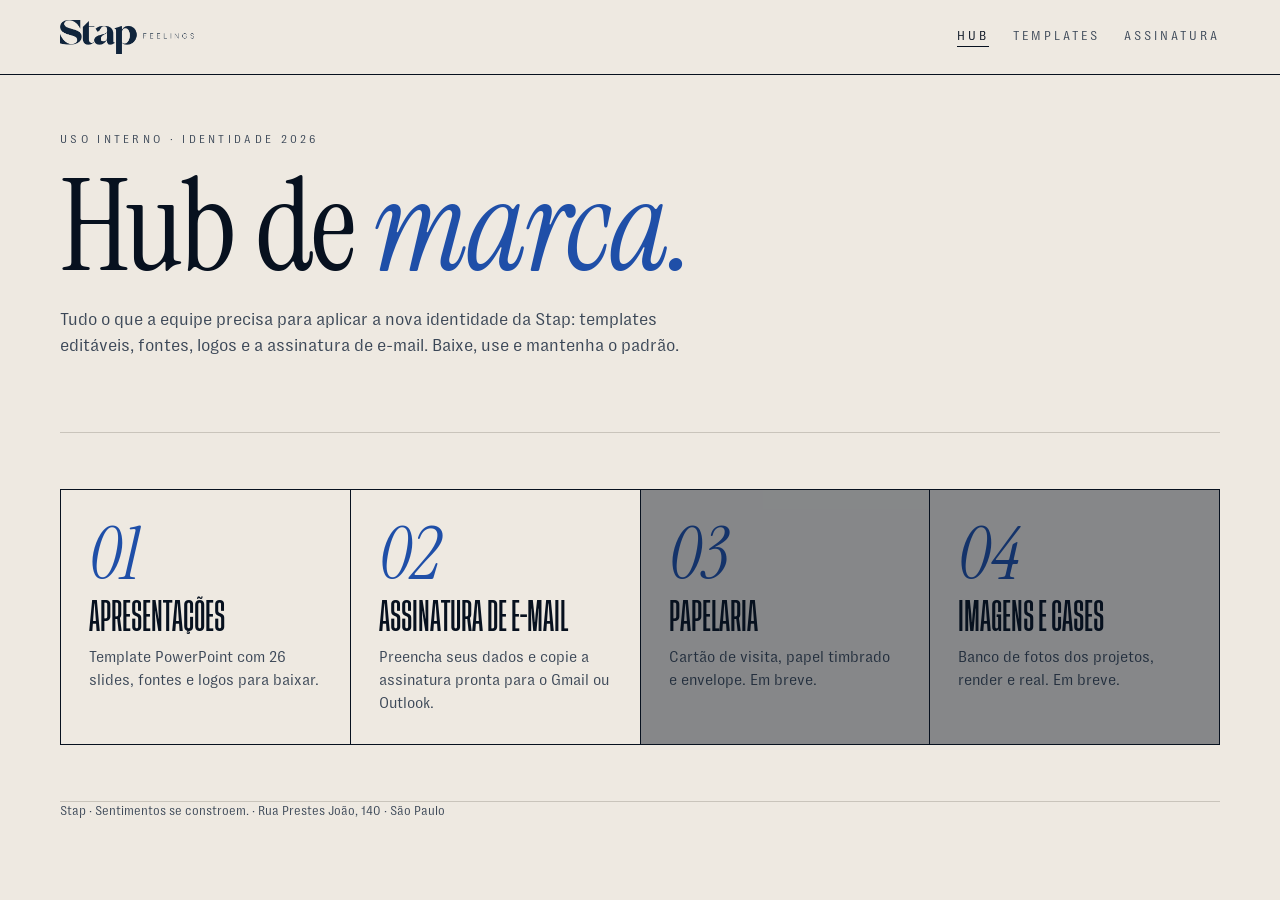
==== index.html @ 983d18a2 "Initial commit" ====
<!doctype html>
<html lang="pt-BR"><head><meta charset="utf-8"><meta name="viewport" content="width=device-width,initial-scale=1">
<title>Stap · Hub de marca</title><link rel="stylesheet" href="assets/css/hub.css"></head>
<body>
<header class="top"><div class="wrap">
  <a href="index.html"><img src="assets/logos/stap-feelings-horizontal-navy.png" alt="Stap Feelings"></a>
  <nav><a href="index.html" aria-current="page">Hub</a><a href="templates.html">Templates</a><a href="assinatura.html">Assinatura</a></nav>
</div></header>
<main class="wrap">
  <section>
    <div class="lbl">Uso interno · Identidade 2026</div>
    <h1>Hub de <em>marca.</em></h1>
    <p class="lead">Tudo o que a equipe precisa para aplicar a nova identidade da Stap: templates editáveis, fontes, logos e a assinatura de e-mail. Baixe, use e mantenha o padrão.</p>
  </section>
  <section>
    <div class="cards">
      <a class="card" href="templates.html"><span class="n">01</span><h3>Apresentações</h3><p>Template PowerPoint com 26 slides, fontes e logos para baixar.</p></a>
      <a class="card" href="assinatura.html"><span class="n">02</span><h3>Assinatura de e-mail</h3><p>Preencha seus dados e copie a assinatura pronta para o Gmail ou Outlook.</p></a>
      <div class="card soon"><span class="n">03</span><h3>Papelaria</h3><p>Cartão de visita, papel timbrado e envelope. Em breve.</p></div>
      <div class="card soon"><span class="n">04</span><h3>Imagens e cases</h3><p>Banco de fotos dos projetos, render e real. Em breve.</p></div>
    </div>
  </section>
</main>
<footer class="wrap">Stap · Sentimentos se constroem. · Rua Prestes João, 140 · São Paulo</footer>
</body></html>
---- assets/css/hub.css ----
@font-face{font-family:"Instrument Serif";src:url(../fonts/InstrumentSerif-Regular.ttf)}
@font-face{font-family:"Instrument Serif";font-style:italic;src:url(../fonts/InstrumentSerif-Italic.ttf)}
@font-face{font-family:Tusker;src:url(../fonts/Tusker_Grotesk_3500_Medium.ttf)}
@font-face{font-family:"PPR Text";src:url(../fonts/PPRightGroteskText-Regular.otf)}
:root{--bg:#EEE9E1;--tile:#FAF8F4;--ink:#07111F;--muted:#3A4656;--accent:#1F4FA8;--light:#9ED0F0;--rule:#C9C4BB;
--serif:"Instrument Serif",Georgia,serif;--sans:"PPR Text","Helvetica Neue",Arial,sans-serif;--impact:Tusker,"Arial Narrow",sans-serif}
*{box-sizing:border-box}
body{margin:0;background:var(--bg);color:var(--ink);font:15px/1.55 var(--sans)}
a{color:inherit}
.wrap{max-width:1200px;margin:0 auto;padding:0 max(20px,env(safe-area-inset-left))}
header.top{border-bottom:1px solid var(--ink)}
header.top .wrap{display:flex;align-items:center;justify-content:space-between;gap:24px;padding-block:20px;flex-wrap:wrap}
header.top img{height:34px;display:block}
nav{display:flex;gap:24px;flex-wrap:wrap}
nav a{text-decoration:none;font-size:12px;letter-spacing:.25em;text-transform:uppercase;color:var(--muted)}
nav a[aria-current]{color:var(--ink);border-bottom:1px solid var(--ink)}
.lbl{font-size:11px;letter-spacing:.3em;text-transform:uppercase;color:var(--muted)}
h1{font:400 clamp(56px,10vw,140px)/.86 var(--serif);margin:24px 0 24px;letter-spacing:-.02em}
h1 em{color:var(--accent)}
h2{font:400 clamp(40px,6vw,64px)/.9 var(--impact);text-transform:uppercase;margin:8px 0 24px}
.lead{max-width:58ch;color:var(--muted);font-size:17px}
section{padding-block:56px;border-bottom:1px solid var(--rule)}
.btn{display:inline-flex;align-items:center;gap:10px;font:500 14px var(--sans);background:var(--ink);color:var(--bg);border:0;border-radius:999px;padding:13px 24px;text-decoration:none;cursor:pointer}
.btn.ghost{background:transparent;color:var(--ink);border:1px solid var(--ink)}
.btn:focus-visible{outline:2px solid var(--accent);outline-offset:3px}
.row{display:flex;flex-wrap:wrap;gap:12px;align-items:center}
.grid{display:grid;grid-template-columns:repeat(auto-fill,minmax(270px,1fr));gap:24px}
figure{margin:0;display:flex;flex-direction:column;gap:8px}
figure img{width:100%;aspect-ratio:16/9;object-fit:cover;display:block;background:var(--tile)}
figcaption{font-size:13px;color:var(--muted)}
.cards{display:grid;grid-template-columns:repeat(auto-fit,minmax(260px,1fr));gap:1px;background:var(--ink);border:1px solid var(--ink)}
.card{background:var(--bg);padding:28px;display:flex;flex-direction:column;gap:12px;min-height:240px;text-decoration:none}
.card:hover{background:var(--tile)}
.card .n{font:400 72px/1 var(--serif);font-style:italic;color:var(--accent)}
.card h3{font:400 32px/1 var(--impact);text-transform:uppercase;margin:0}
.card p{margin:0;color:var(--muted)}
.card.soon{opacity:.55}
.logos{display:grid;grid-template-columns:repeat(auto-fit,minmax(240px,1fr));gap:16px}
.logo{padding:36px;display:flex;flex-direction:column;gap:20px;align-items:flex-start}
.logo img{height:64px}
.logo.dark{background:var(--ink);color:var(--bg)}.logo.light{background:var(--tile)}
.logo .btn{font-size:12px;padding:9px 16px}
.logo.dark .btn{background:var(--bg);color:var(--ink)}
.note{font-size:13px;color:var(--muted);max-width:70ch}
footer{padding-block:40px;font-size:12px;color:var(--muted)}
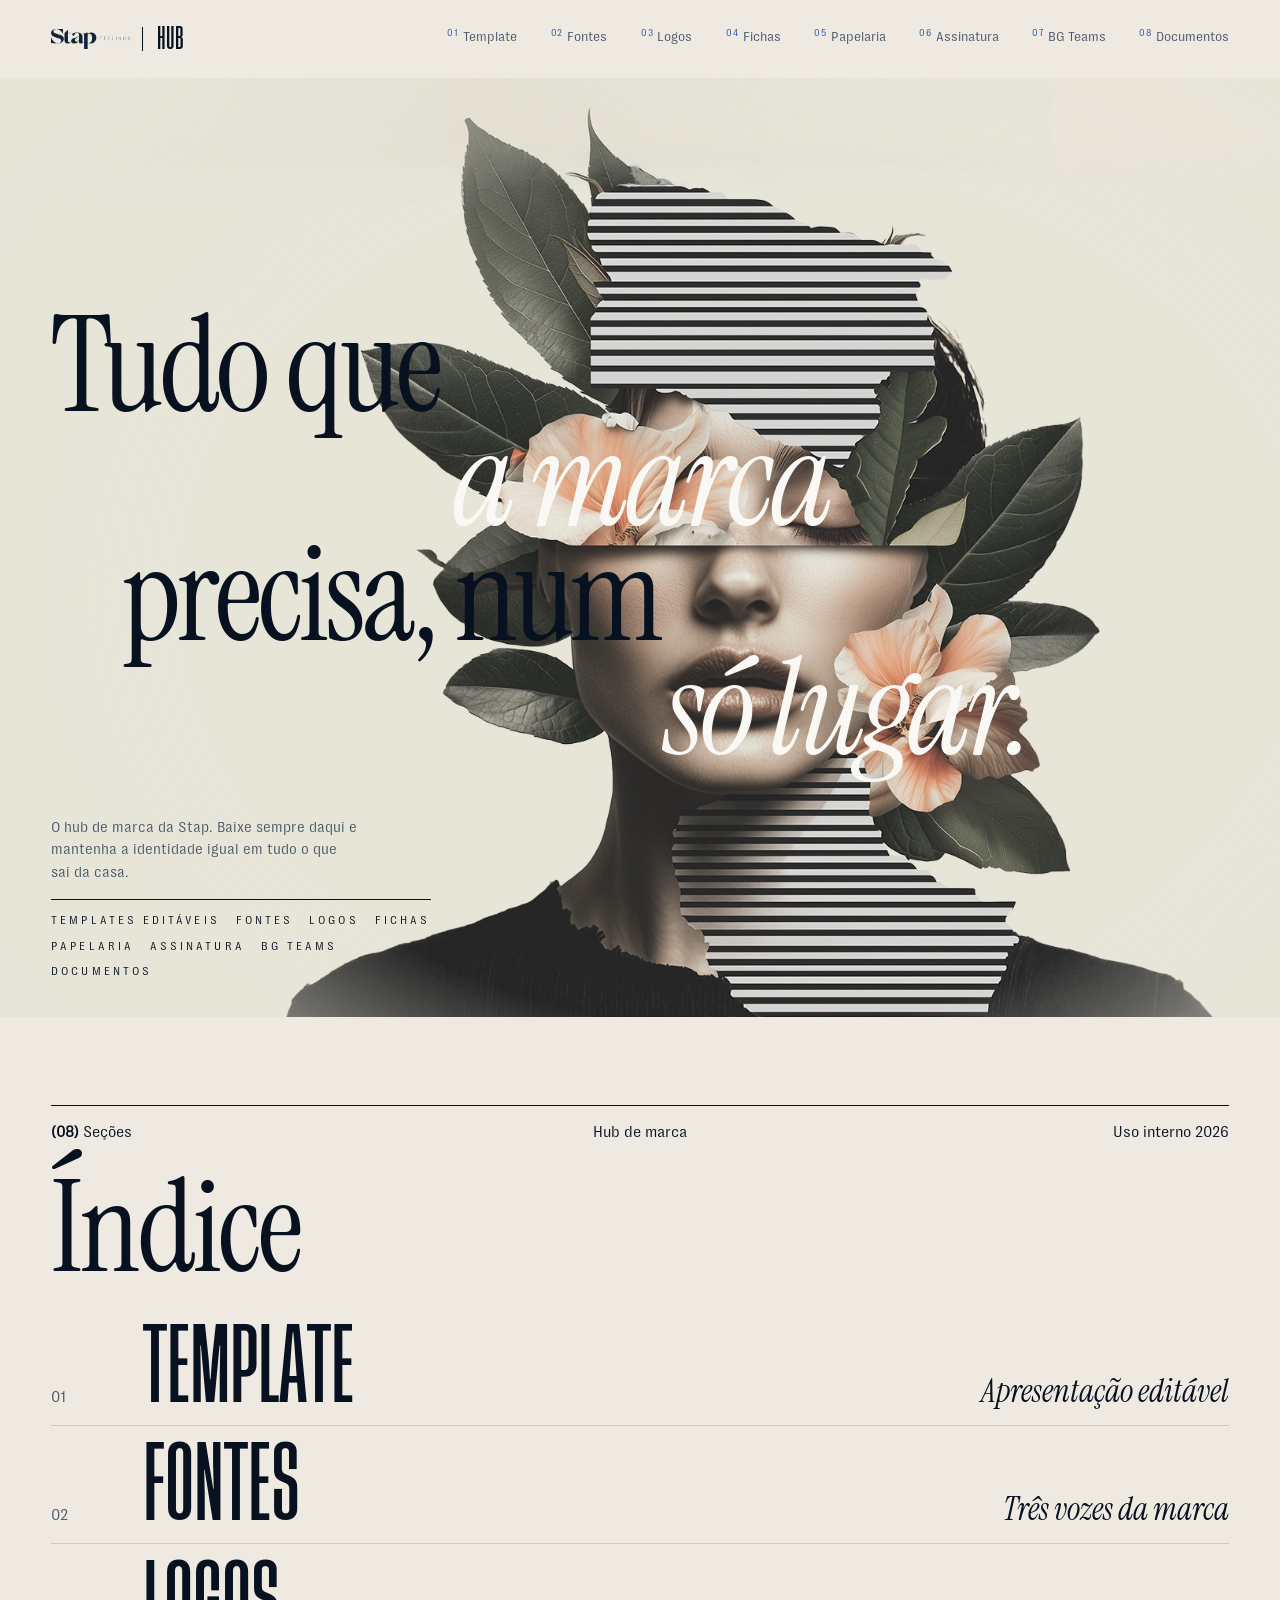
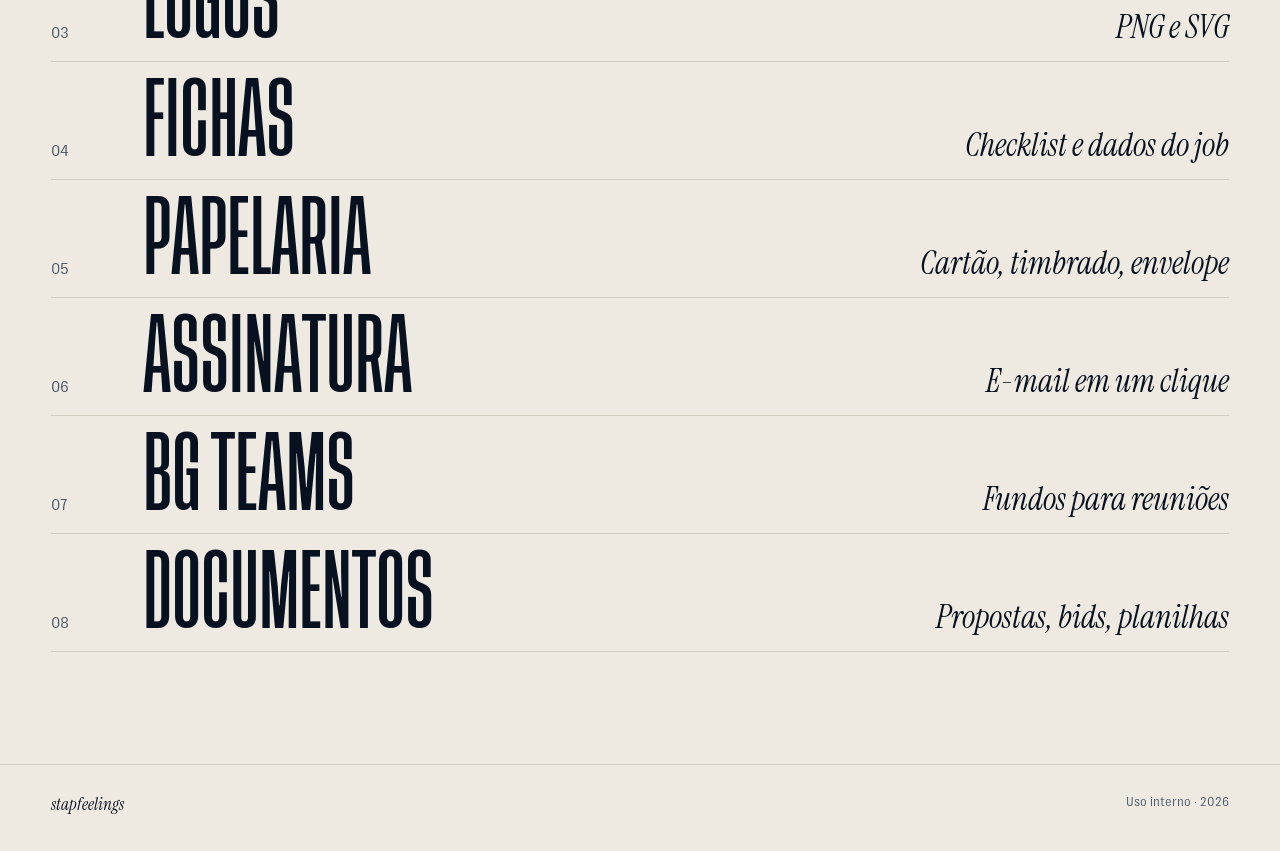
==== commit f140d4f9: "Hub redesenhado: hero, índice, fontes, logos, fichas, papelaria, assinatura, BG Teams e documentos C" ====
--- a/index.html
+++ b/index.html
@@ -1,25 +1,23 @@
 <!doctype html>
-<html lang="pt-BR"><head><meta charset="utf-8"><meta name="viewport" content="width=device-width,initial-scale=1">
+<html lang="pt-BR"><head><meta charset="utf-8"><meta name="viewport" content="width=device-width,initial-scale=1,viewport-fit=cover">
 <title>Stap · Hub de marca</title><link rel="stylesheet" href="assets/css/hub.css"></head>
 <body>
-<header class="top"><div class="wrap">
-  <a href="index.html"><img src="assets/logos/stap-feelings-horizontal-navy.png" alt="Stap Feelings"></a>
-  <nav><a href="index.html" aria-current="page">Hub</a><a href="templates.html">Templates</a><a href="assinatura.html">Assinatura</a></nav>
+<header class="bar"><div class="in wrap">
+  <a class="brand" href="index.html"><img src="assets/logos/stap-feelings-horizontal-navy.png" alt="Stap Feelings"><span>Hub</span></a>
+  <nav><a href="templates.html"><sup>01</sup>Template</a><a href="fontes.html"><sup>02</sup>Fontes</a><a href="logos.html"><sup>03</sup>Logos</a><a href="fichas.html"><sup>04</sup>Fichas</a><a href="papelaria.html"><sup>05</sup>Papelaria</a><a href="assinatura.html"><sup>06</sup>Assinatura</a><a href="teams.html"><sup>07</sup>BG Teams</a><a href="documentos.html"><sup>08</sup>Documentos</a></nav>
 </div></header>
-<main class="wrap">
-  <section>
-    <div class="lbl">Uso interno · Identidade 2026</div>
-    <h1>Hub de <em>marca.</em></h1>
-    <p class="lead">Tudo o que a equipe precisa para aplicar a nova identidade da Stap: templates editáveis, fontes, logos e a assinatura de e-mail. Baixe, use e mantenha o padrão.</p>
-  </section>
-  <section>
-    <div class="cards">
-      <a class="card" href="templates.html"><span class="n">01</span><h3>Apresentações</h3><p>Template PowerPoint com 26 slides, fontes e logos para baixar.</p></a>
-      <a class="card" href="assinatura.html"><span class="n">02</span><h3>Assinatura de e-mail</h3><p>Preencha seus dados e copie a assinatura pronta para o Gmail ou Outlook.</p></a>
-      <div class="card soon"><span class="n">03</span><h3>Papelaria</h3><p>Cartão de visita, papel timbrado e envelope. Em breve.</p></div>
-      <div class="card soon"><span class="n">04</span><h3>Imagens e cases</h3><p>Banco de fotos dos projetos, render e real. Em breve.</p></div>
-    </div>
-  </section>
-</main>
-<footer class="wrap">Stap · Sentimentos se constroem. · Rua Prestes João, 140 · São Paulo</footer>
+<section class="hero">
+  <div class="art"><img src="assets/img/hero.jpg" alt=""></div>
+  <h1 class="type wrap"><span class="l1">Tudo que</span><span class="l2">a marca</span><span class="l3">precisa, num</span><span class="l4">só lugar.</span></h1>
+  <div class="cap"><p>O hub de marca da Stap. Baixe sempre daqui e mantenha a identidade igual em tudo o que sai da casa.</p>
+  <ul><li>Templates editáveis</li><li>Fontes</li><li>Logos</li><li>Fichas</li><li>Papelaria</li><li>Assinatura</li><li>BG Teams</li><li>Documentos</li></ul></div>
+</section>
+<section class="index wrap">
+  <div class="ihead"><span><b>(08)</b> Seções</span><span>Hub de marca</span><span>Uso interno 2026</span></div>
+  <h2>Índice</h2>
+  <ul class="rows"><li><a href="templates.html"><span class="n">01</span><span class="t">Template</span><span class="d">Apresentação editável</span></a></li><li><a href="fontes.html"><span class="n">02</span><span class="t">Fontes</span><span class="d">Três vozes da marca</span></a></li><li><a href="logos.html"><span class="n">03</span><span class="t">Logos</span><span class="d">PNG e SVG</span></a></li><li><a href="fichas.html"><span class="n">04</span><span class="t">Fichas</span><span class="d">Checklist e dados do job</span></a></li><li><a href="papelaria.html"><span class="n">05</span><span class="t">Papelaria</span><span class="d">Cartão, timbrado, envelope</span></a></li><li><a href="assinatura.html"><span class="n">06</span><span class="t">Assinatura</span><span class="d">E-mail em um clique</span></a></li><li><a href="teams.html"><span class="n">07</span><span class="t">BG Teams</span><span class="d">Fundos para reuniões</span></a></li><li><a href="documentos.html"><span class="n">08</span><span class="t">Documentos</span><span class="d">Propostas, bids, planilhas</span></a></li></ul>
+  
+</section>
+<footer class="foot wrap"><b>stapfeelings</b><span>Uso interno · 2026</span></footer>
+
 </body></html>
--- a/assets/css/hub.css
+++ b/assets/css/hub.css
@@ -1,45 +1,148 @@
-@font-face{font-family:"Instrument Serif";src:url(../fonts/InstrumentSerif-Regular.ttf)}
-@font-face{font-family:"Instrument Serif";font-style:italic;src:url(../fonts/InstrumentSerif-Italic.ttf)}
-@font-face{font-family:Tusker;src:url(../fonts/Tusker_Grotesk_3500_Medium.ttf)}
-@font-face{font-family:"PPR Text";src:url(../fonts/PPRightGroteskText-Regular.otf)}
-:root{--bg:#EEE9E1;--tile:#FAF8F4;--ink:#07111F;--muted:#3A4656;--accent:#1F4FA8;--light:#9ED0F0;--rule:#C9C4BB;
---serif:"Instrument Serif",Georgia,serif;--sans:"PPR Text","Helvetica Neue",Arial,sans-serif;--impact:Tusker,"Arial Narrow",sans-serif}
+/* Stap Hub · grid de 12 colunas, respiro, tipografia editorial */
+@font-face{font-family:"Instrument Serif";src:url(../fonts/InstrumentSerif-Regular.ttf);font-display:swap}
+@font-face{font-family:"Instrument Serif";font-style:italic;src:url(../fonts/InstrumentSerif-Italic.ttf);font-display:swap}
+@font-face{font-family:Tusker;src:url(../fonts/Tusker_Grotesk_3500_Medium.ttf);font-display:swap}
+@font-face{font-family:"PPR Text";src:url(../fonts/PPRightGroteskText-Regular.otf);font-display:swap}
+@font-face{font-family:"PPR Text";font-style:italic;src:url(../fonts/PPRightGroteskText-RegularItalic.otf);font-display:swap}
+
+:root{
+  --bg:#EEE9E1;--hero:#E7E5D8;--paper:#FAF8F4;--navy:#07111F;--blue:#1F4FA8;--light:#9ED0F0;
+  --muted:#4A5868;--hair:#D3CCC0;
+  --serif:"Instrument Serif",Georgia,serif;--impact:Tusker,"Arial Narrow",sans-serif;--sans:"PPR Text","Helvetica Neue",Arial,sans-serif;
+  --g-profundo:linear-gradient(165deg,#07111F 0%,#13306A 45%,#1F4FA8 70%,#9ED0F0 100%);
+  --g-areia:linear-gradient(165deg,#EEE9E1 0%,#D9C9AF 45%,#8CBBE8 100%);
+  --g-luz:radial-gradient(circle at 30% 30%,#EEE9E1 0%,#D3E2F2 45%,#8CBBE8 100%);
+  --side:clamp(20px,4vw,64px);
+}
 *{box-sizing:border-box}
-body{margin:0;background:var(--bg);color:var(--ink);font:15px/1.55 var(--sans)}
+html{scroll-behavior:smooth}
+body{margin:0;background:var(--bg);color:var(--navy);font:15px/1.6 var(--sans);-webkit-font-smoothing:antialiased}
 a{color:inherit}
-.wrap{max-width:1200px;margin:0 auto;padding:0 max(20px,env(safe-area-inset-left))}
-header.top{border-bottom:1px solid var(--ink)}
-header.top .wrap{display:flex;align-items:center;justify-content:space-between;gap:24px;padding-block:20px;flex-wrap:wrap}
-header.top img{height:34px;display:block}
-nav{display:flex;gap:24px;flex-wrap:wrap}
-nav a{text-decoration:none;font-size:12px;letter-spacing:.25em;text-transform:uppercase;color:var(--muted)}
-nav a[aria-current]{color:var(--ink);border-bottom:1px solid var(--ink)}
-.lbl{font-size:11px;letter-spacing:.3em;text-transform:uppercase;color:var(--muted)}
-h1{font:400 clamp(56px,10vw,140px)/.86 var(--serif);margin:24px 0 24px;letter-spacing:-.02em}
-h1 em{color:var(--accent)}
-h2{font:400 clamp(40px,6vw,64px)/.9 var(--impact);text-transform:uppercase;margin:8px 0 24px}
-.lead{max-width:58ch;color:var(--muted);font-size:17px}
-section{padding-block:56px;border-bottom:1px solid var(--rule)}
-.btn{display:inline-flex;align-items:center;gap:10px;font:500 14px var(--sans);background:var(--ink);color:var(--bg);border:0;border-radius:999px;padding:13px 24px;text-decoration:none;cursor:pointer}
-.btn.ghost{background:transparent;color:var(--ink);border:1px solid var(--ink)}
-.btn:focus-visible{outline:2px solid var(--accent);outline-offset:3px}
-.row{display:flex;flex-wrap:wrap;gap:12px;align-items:center}
-.grid{display:grid;grid-template-columns:repeat(auto-fill,minmax(270px,1fr));gap:24px}
-figure{margin:0;display:flex;flex-direction:column;gap:8px}
-figure img{width:100%;aspect-ratio:16/9;object-fit:cover;display:block;background:var(--tile)}
-figcaption{font-size:13px;color:var(--muted)}
-.cards{display:grid;grid-template-columns:repeat(auto-fit,minmax(260px,1fr));gap:1px;background:var(--ink);border:1px solid var(--ink)}
-.card{background:var(--bg);padding:28px;display:flex;flex-direction:column;gap:12px;min-height:240px;text-decoration:none}
-.card:hover{background:var(--tile)}
-.card .n{font:400 72px/1 var(--serif);font-style:italic;color:var(--accent)}
-.card h3{font:400 32px/1 var(--impact);text-transform:uppercase;margin:0}
-.card p{margin:0;color:var(--muted)}
-.card.soon{opacity:.55}
-.logos{display:grid;grid-template-columns:repeat(auto-fit,minmax(240px,1fr));gap:16px}
-.logo{padding:36px;display:flex;flex-direction:column;gap:20px;align-items:flex-start}
-.logo img{height:64px}
-.logo.dark{background:var(--ink);color:var(--bg)}.logo.light{background:var(--tile)}
-.logo .btn{font-size:12px;padding:9px 16px}
-.logo.dark .btn{background:var(--bg);color:var(--ink)}
-.note{font-size:13px;color:var(--muted);max-width:70ch}
-footer{padding-block:40px;font-size:12px;color:var(--muted)}
+img{max-width:100%;display:block}
+::selection{background:var(--blue);color:var(--bg)}
+:focus-visible{outline:2px solid var(--blue);outline-offset:3px}
+.lbl{font-size:11px;letter-spacing:.28em;text-transform:uppercase}
+.wrap{padding-left:max(var(--side),env(safe-area-inset-left,0px));padding-right:max(var(--side),env(safe-area-inset-right,0px))}
+
+/* menu */
+.bar{position:sticky;top:0;z-index:20;background:rgba(238,233,225,.92);backdrop-filter:blur(10px);-webkit-backdrop-filter:blur(10px)}
+.bar .in{display:flex;align-items:center;justify-content:space-between;gap:32px;padding-block:26px}
+.bar .brand{display:flex;align-items:baseline;gap:12px;text-decoration:none}
+.bar .brand img{height:20px;width:auto;align-self:center}
+.bar .brand span{font:400 24px/1 var(--impact);text-transform:uppercase;letter-spacing:.02em;padding-left:14px;border-left:1px solid var(--navy)}
+.bar nav{display:flex;gap:clamp(18px,2.6vw,40px);flex-wrap:wrap}
+.bar nav a{text-decoration:none;font-size:13px;color:var(--muted);transition:color .2s;position:relative;padding-bottom:4px}
+.bar nav a sup{font-size:9px;margin-right:4px;letter-spacing:.1em;color:var(--blue)}
+.bar nav a:hover,.bar nav a[aria-current]{color:var(--navy)}
+.bar nav a[aria-current]::after{content:"";position:absolute;left:0;right:0;bottom:0;height:1px;background:var(--navy)}
+.bar .home .bar{background:transparent}
+@media(max-width:860px){.bar .in{flex-wrap:wrap;padding-block:18px}.bar nav{order:3;width:100%;gap:16px}}
+
+/* hero */
+.hero{position:relative;background:var(--hero);overflow:hidden;min-height:min(92vh,900px);display:grid;align-items:center}
+.hero .art{position:absolute;inset:0;display:flex;justify-content:center;align-items:flex-end;padding-left:16%}
+.hero .art img{height:100%;width:auto;max-width:none;object-fit:cover;-webkit-mask-image:radial-gradient(ellipse 60% 75% at 50% 55%,#000 62%,transparent 100%);mask-image:radial-gradient(ellipse 60% 75% at 50% 55%,#000 62%,transparent 100%)}
+.hero .type{position:relative;z-index:2;padding-block:120px 140px;font:400 clamp(64px,10.4vw,176px)/.86 var(--serif);letter-spacing:-.03em;pointer-events:none}
+.hero .type span{display:block}
+.hero .l1{margin-left:0}
+.hero .l2{margin-left:34%;font-style:italic;color:var(--paper)}
+.hero .l3{margin-left:6%;mix-blend-mode:multiply}
+.hero .l4{margin-left:52%;font-style:italic;color:var(--paper);mix-blend-mode:difference}
+.hero .cap{position:absolute;z-index:3;left:max(var(--side),env(safe-area-inset-left,0px));bottom:36px;width:min(30%,380px);display:flex;flex-direction:column;gap:16px}
+.hero .cap p{margin:0;max-width:34ch;font-size:14px;color:var(--muted)}
+.hero .cap ul{list-style:none;margin:0;padding:12px 0 0;border-top:1px solid var(--navy);display:flex;gap:8px 16px;flex-wrap:wrap}
+.hero .cap li{font-size:11px;letter-spacing:.28em;text-transform:uppercase}
+@media(max-width:760px){.hero .l2,.hero .l4{margin-left:18%}.hero .art{padding-left:0;opacity:.85}.hero .cap{width:auto;right:var(--side)}}
+
+/* índice — lista de cases do deck */
+.index{padding-block:88px 112px}
+.ihead{display:grid;grid-template-columns:1fr 1fr 1fr;border-top:1px solid var(--navy);padding-top:14px;font-size:15px}
+.ihead span:nth-child(2){text-align:center}.ihead span:nth-child(3){text-align:right}
+.index h2{font:400 clamp(80px,10vw,168px)/1 var(--serif);letter-spacing:-.025em;margin:20px 0 16px}
+.rows{list-style:none;margin:0;padding:0}
+.rows li{border-bottom:1px solid var(--hair)}
+.rows a{display:grid;grid-template-columns:72px minmax(0,1fr) auto;align-items:baseline;gap:20px;padding:22px 0 16px;text-decoration:none}
+.rows .n{font-size:15px;color:var(--muted)}
+.rows .t{font:400 clamp(52px,6.4vw,104px)/.92 var(--impact);text-transform:uppercase;transform-origin:left bottom;transition:color .25s,transform .35s cubic-bezier(.2,.7,.2,1)}
+.rows .d{transition:color .25s}
+.rows .d{font:400 italic clamp(22px,2.5vw,40px)/1 var(--serif);text-align:right}
+.rows a:hover .t{color:var(--blue);transform:scale(1.045)}
+.rows a:hover .d{color:var(--blue)}
+.peek{position:fixed;left:0;top:0;width:min(26vw,340px);aspect-ratio:4/3;object-fit:cover;pointer-events:none;opacity:0;transform:translate(-50%,-50%) scale(.94);transition:opacity .25s,transform .3s;z-index:30}
+.peek.on{opacity:1;transform:translate(-50%,-50%) scale(1)}
+@media(hover:none){.peek{display:none}}
+@media(max-width:700px){.ihead{grid-template-columns:1fr 1fr}.ihead span:nth-child(2){display:none}.rows a{grid-template-columns:36px minmax(0,1fr)}.rows .d{grid-column:2;text-align:left}}
+
+/* rodapé */
+.foot{padding-block:28px 36px;border-top:1px solid var(--hair);display:flex;justify-content:space-between;gap:16px;font-size:12px;color:var(--muted)}
+.foot b{font:italic 17px var(--serif);color:var(--navy)}
+
+/* páginas internas */
+.phead{padding-block:72px 64px}
+.phead .k{display:flex;gap:16px;align-items:baseline;margin-bottom:28px;color:var(--muted)}
+.phead .k i{font:italic 22px var(--serif);color:var(--blue)}
+.phead h1{font:400 clamp(56px,8.4vw,132px)/.9 var(--serif);letter-spacing:-.03em;margin:0 0 32px;max-width:14ch}
+.phead h1 em{color:var(--blue)}
+.phead .lead{max-width:52ch;color:var(--muted);font-size:17px;margin:0}
+.section{padding-block:56px 80px;border-top:1px solid var(--hair)}
+.shead{display:flex;justify-content:space-between;align-items:baseline;gap:24px;margin-bottom:32px}
+.shead h2{font:400 clamp(32px,3.4vw,48px)/1 var(--serif);margin:0}
+.shead p{margin:0;color:var(--muted);font-size:14px;max-width:44ch}
+
+.btn{display:inline-flex;align-items:center;gap:14px;font:400 13px var(--sans);background:var(--navy);color:var(--bg);border:0;border-radius:999px;padding:16px 28px;text-decoration:none;cursor:pointer;transition:background .2s}
+.btn:hover{background:var(--blue)}
+.btn.ghost{background:transparent;color:var(--navy);border:1px solid var(--navy)}
+.btn.ghost:hover{background:var(--navy);color:var(--bg)}
+.acts{display:flex;gap:12px;flex-wrap:wrap;margin-top:36px}
+
+.slides{display:grid;grid-template-columns:repeat(3,minmax(0,1fr));gap:40px 24px}
+.slides figure{margin:0;cursor:zoom-in}
+.slides img{width:100%;aspect-ratio:16/9;object-fit:cover;box-shadow:0 1px 0 var(--hair);transition:transform .4s cubic-bezier(.2,.7,.2,1)}
+.slides figure:hover img{transform:translateY(-4px)}
+.slides figcaption{display:flex;gap:12px;font-size:13px;color:var(--muted);padding-top:12px}
+.slides figcaption b{font:italic 15px var(--serif);color:var(--blue);font-weight:400}
+.group+.group{margin-top:64px}
+.group h3{font:400 italic 28px var(--serif);margin:0 0 20px}
+@media(max-width:900px){.slides{grid-template-columns:1fr 1fr}}
+@media(max-width:520px){.slides{grid-template-columns:1fr}}
+
+.box{position:fixed;inset:0;background:rgba(7,17,31,.95);display:grid;place-items:center;z-index:50;padding:56px var(--side)}
+.box[hidden]{display:none}
+.box img{max-height:80vh;width:auto;max-width:100%;margin:0 auto}
+.box .cap{color:var(--bg);margin-top:16px;display:flex;justify-content:space-between;gap:16px}
+.box button{background:none;border:0;color:var(--bg);font:400 30px var(--serif);cursor:pointer;padding:6px 12px}
+.box .ctl{position:absolute;top:16px;right:var(--side);display:flex;gap:4px}
+
+.cards{display:grid;grid-template-columns:repeat(auto-fill,minmax(260px,1fr));gap:24px}
+.card{display:flex;flex-direction:column;gap:14px}
+.card .pic{aspect-ratio:4/5;display:grid;place-items:center;padding:28px;position:relative;overflow:hidden}
+.card .pic img{width:62%;height:auto}
+.card .pic img.h{width:82%}
+.card .meta{display:flex;justify-content:space-between;align-items:baseline;gap:12px}
+.card .meta b{font:400 22px var(--serif)}
+.card .meta span{font-size:12px;color:var(--muted)}
+.card .links{display:flex;gap:18px;font-size:13px}
+.card .links a{text-decoration:none;border-bottom:1px solid currentColor;padding-bottom:2px}
+.card .links a:hover{color:var(--blue)}
+.soonbadge{position:absolute;top:14px;left:14px;font-size:10px;letter-spacing:.24em;text-transform:uppercase;background:var(--paper);padding:5px 10px;border-radius:999px}
+.ph{font:400 italic clamp(26px,2.4vw,36px)/1 var(--serif);color:var(--muted);text-align:center}
+
+.spec{border-top:1px solid var(--navy)}
+.spec .row{display:grid;grid-template-columns:minmax(0,3fr) minmax(0,9fr);gap:24px;padding:40px 0;border-bottom:1px solid var(--hair);align-items:center}
+.spec .meta{display:flex;flex-direction:column;gap:8px}
+.spec .meta b{font:400 26px var(--serif)}
+.spec .meta span{font-size:13px;color:var(--muted)}
+.spec .meta a{font-size:13px;margin-top:8px}
+.spec .s1{font:400 clamp(56px,7.6vw,128px)/1 var(--serif);letter-spacing:-.02em}
+.spec .s2{font:400 clamp(64px,9vw,150px)/1 var(--impact);text-transform:uppercase;padding-top:.06em}
+.spec .s3{font:400 clamp(24px,2.4vw,36px)/1.25 var(--sans)}
+.spec .abc{font-size:15px;color:var(--muted);margin-top:14px;letter-spacing:.04em;font-family:inherit}
+@media(max-width:760px){.spec .row{grid-template-columns:1fr}}
+
+.notes{display:grid;grid-template-columns:repeat(auto-fit,minmax(220px,1fr));gap:24px}
+.notes div{border-top:1px solid var(--navy);padding-top:16px}
+.notes .n{font:italic 22px var(--serif);color:var(--blue)}
+.notes h4{font:400 24px/1.1 var(--serif);margin:8px 0}
+.notes p{margin:0;font-size:14px;color:var(--muted)}
+
+@media(prefers-reduced-motion:reduce){*{transition:none!important;scroll-behavior:auto!important}}
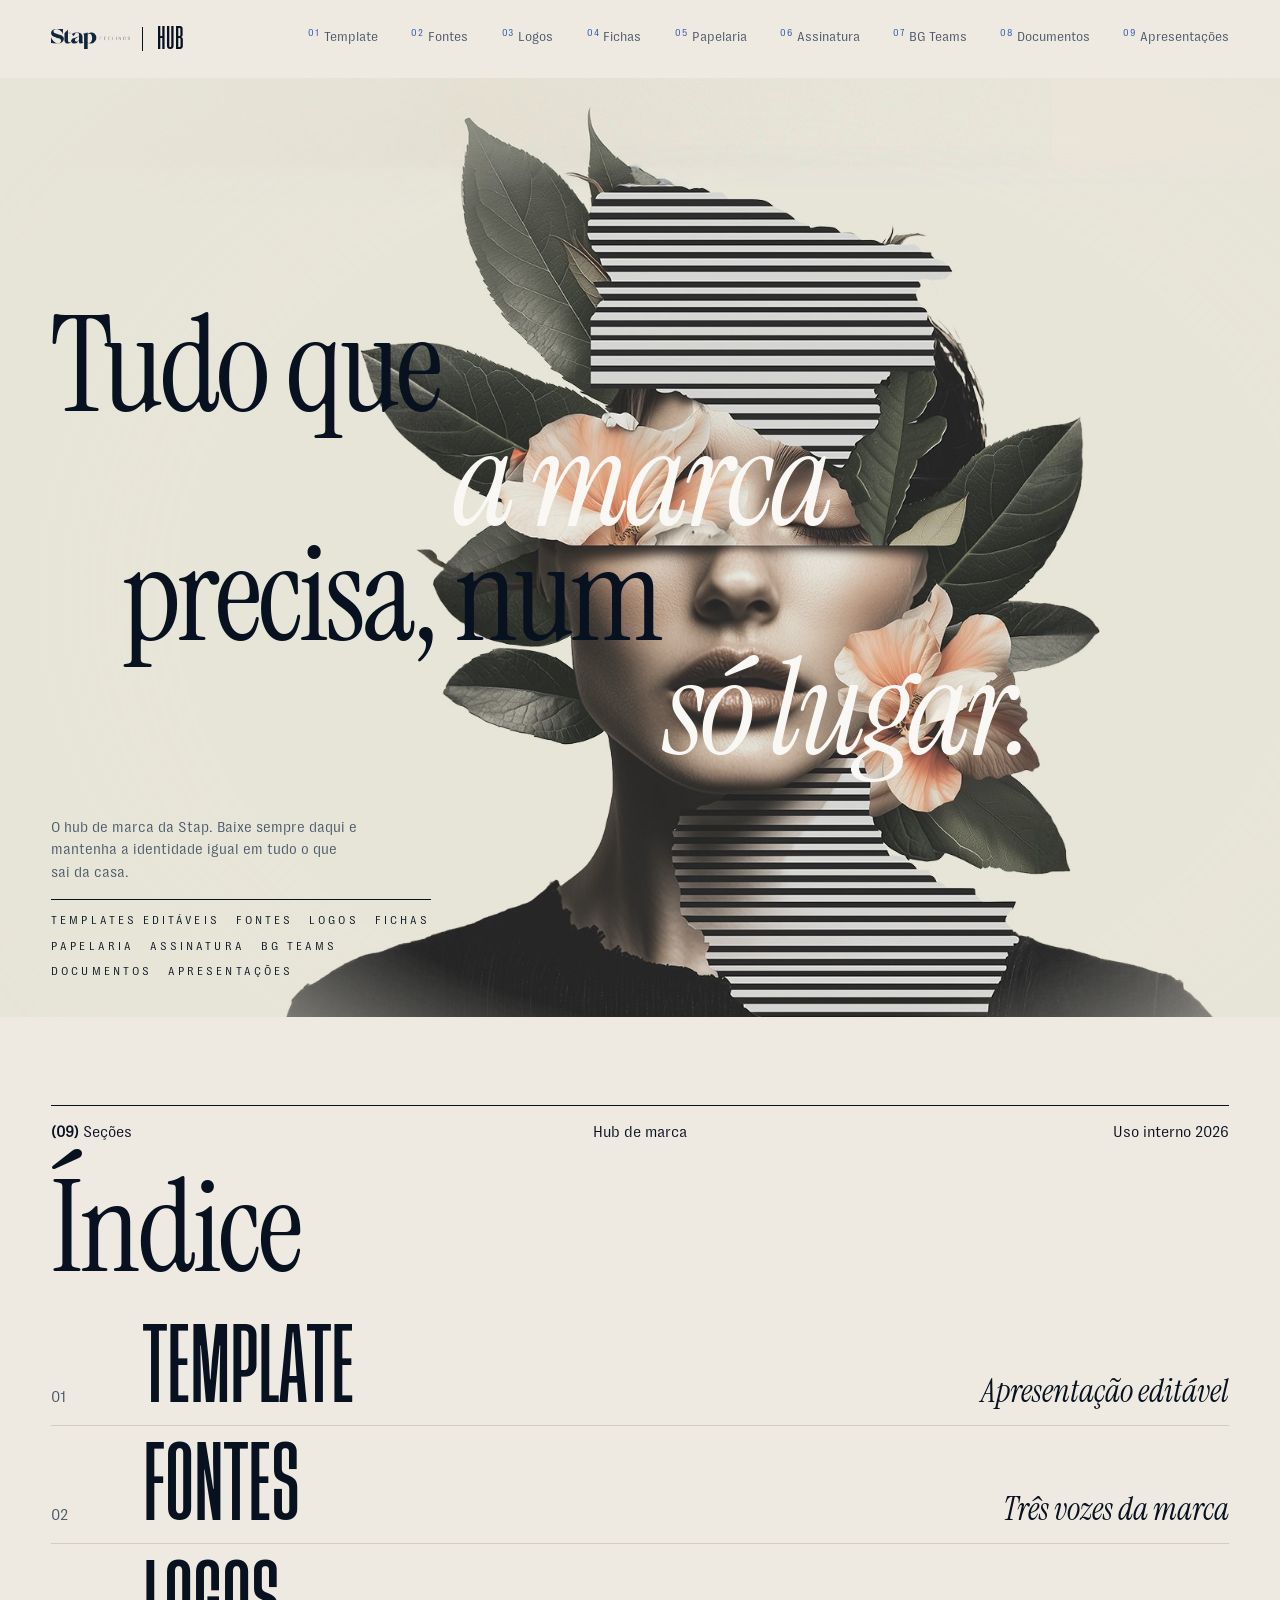
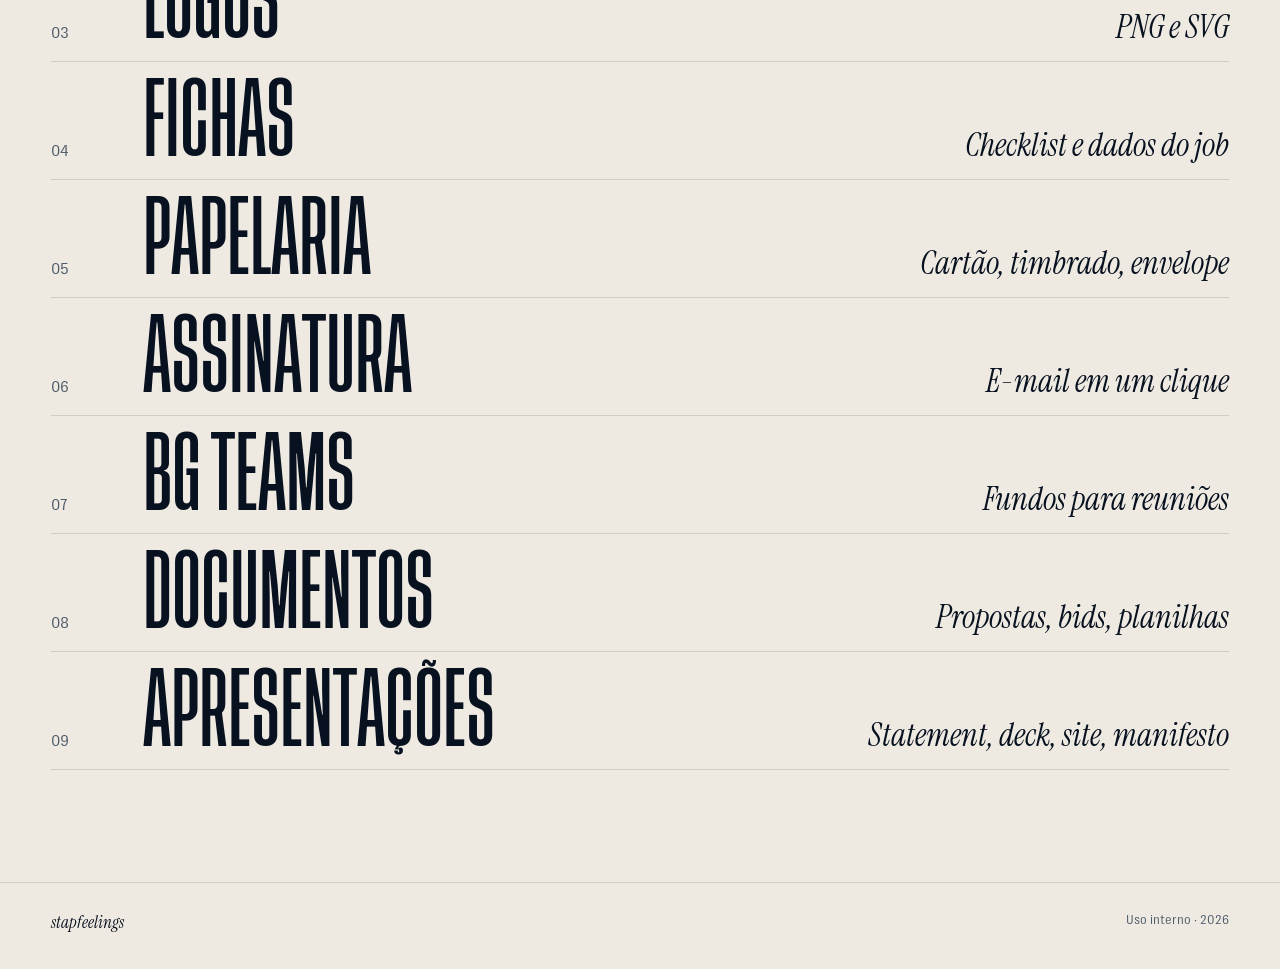
==== commit e38d893b: "Seção 09 Apresentações no hub novo: Statement 2026 (online, PDF, PPT), deck, site e manifesto Co-Aut" ====
--- a/index.html
+++ b/index.html
@@ -4,18 +4,18 @@
 <body>
 <header class="bar"><div class="in wrap">
   <a class="brand" href="index.html"><img src="assets/logos/stap-feelings-horizontal-navy.png" alt="Stap Feelings"><span>Hub</span></a>
-  <nav><a href="templates.html"><sup>01</sup>Template</a><a href="fontes.html"><sup>02</sup>Fontes</a><a href="logos.html"><sup>03</sup>Logos</a><a href="fichas.html"><sup>04</sup>Fichas</a><a href="papelaria.html"><sup>05</sup>Papelaria</a><a href="assinatura.html"><sup>06</sup>Assinatura</a><a href="teams.html"><sup>07</sup>BG Teams</a><a href="documentos.html"><sup>08</sup>Documentos</a></nav>
+  <nav><a href="templates.html"><sup>01</sup>Template</a><a href="fontes.html"><sup>02</sup>Fontes</a><a href="logos.html"><sup>03</sup>Logos</a><a href="fichas.html"><sup>04</sup>Fichas</a><a href="papelaria.html"><sup>05</sup>Papelaria</a><a href="assinatura.html"><sup>06</sup>Assinatura</a><a href="teams.html"><sup>07</sup>BG Teams</a><a href="documentos.html"><sup>08</sup>Documentos</a><a href="apresentacoes.html"><sup>09</sup>Apresentações</a></nav>
 </div></header>
 <section class="hero">
   <div class="art"><img src="assets/img/hero.jpg" alt=""></div>
   <h1 class="type wrap"><span class="l1">Tudo que</span><span class="l2">a marca</span><span class="l3">precisa, num</span><span class="l4">só lugar.</span></h1>
   <div class="cap"><p>O hub de marca da Stap. Baixe sempre daqui e mantenha a identidade igual em tudo o que sai da casa.</p>
-  <ul><li>Templates editáveis</li><li>Fontes</li><li>Logos</li><li>Fichas</li><li>Papelaria</li><li>Assinatura</li><li>BG Teams</li><li>Documentos</li></ul></div>
+  <ul><li>Templates editáveis</li><li>Fontes</li><li>Logos</li><li>Fichas</li><li>Papelaria</li><li>Assinatura</li><li>BG Teams</li><li>Documentos</li><li>Apresentações</li></ul></div>
 </section>
 <section class="index wrap">
-  <div class="ihead"><span><b>(08)</b> Seções</span><span>Hub de marca</span><span>Uso interno 2026</span></div>
+  <div class="ihead"><span><b>(09)</b> Seções</span><span>Hub de marca</span><span>Uso interno 2026</span></div>
   <h2>Índice</h2>
-  <ul class="rows"><li><a href="templates.html"><span class="n">01</span><span class="t">Template</span><span class="d">Apresentação editável</span></a></li><li><a href="fontes.html"><span class="n">02</span><span class="t">Fontes</span><span class="d">Três vozes da marca</span></a></li><li><a href="logos.html"><span class="n">03</span><span class="t">Logos</span><span class="d">PNG e SVG</span></a></li><li><a href="fichas.html"><span class="n">04</span><span class="t">Fichas</span><span class="d">Checklist e dados do job</span></a></li><li><a href="papelaria.html"><span class="n">05</span><span class="t">Papelaria</span><span class="d">Cartão, timbrado, envelope</span></a></li><li><a href="assinatura.html"><span class="n">06</span><span class="t">Assinatura</span><span class="d">E-mail em um clique</span></a></li><li><a href="teams.html"><span class="n">07</span><span class="t">BG Teams</span><span class="d">Fundos para reuniões</span></a></li><li><a href="documentos.html"><span class="n">08</span><span class="t">Documentos</span><span class="d">Propostas, bids, planilhas</span></a></li></ul>
+  <ul class="rows"><li><a href="templates.html"><span class="n">01</span><span class="t">Template</span><span class="d">Apresentação editável</span></a></li><li><a href="fontes.html"><span class="n">02</span><span class="t">Fontes</span><span class="d">Três vozes da marca</span></a></li><li><a href="logos.html"><span class="n">03</span><span class="t">Logos</span><span class="d">PNG e SVG</span></a></li><li><a href="fichas.html"><span class="n">04</span><span class="t">Fichas</span><span class="d">Checklist e dados do job</span></a></li><li><a href="papelaria.html"><span class="n">05</span><span class="t">Papelaria</span><span class="d">Cartão, timbrado, envelope</span></a></li><li><a href="assinatura.html"><span class="n">06</span><span class="t">Assinatura</span><span class="d">E-mail em um clique</span></a></li><li><a href="teams.html"><span class="n">07</span><span class="t">BG Teams</span><span class="d">Fundos para reuniões</span></a></li><li><a href="documentos.html"><span class="n">08</span><span class="t">Documentos</span><span class="d">Propostas, bids, planilhas</span></a></li><li><a href="apresentacoes.html"><span class="n">09</span><span class="t">Apresentações</span><span class="d">Statement, deck, site, manifesto</span></a></li></ul>
   
 </section>
 <footer class="foot wrap"><b>stapfeelings</b><span>Uso interno · 2026</span></footer>
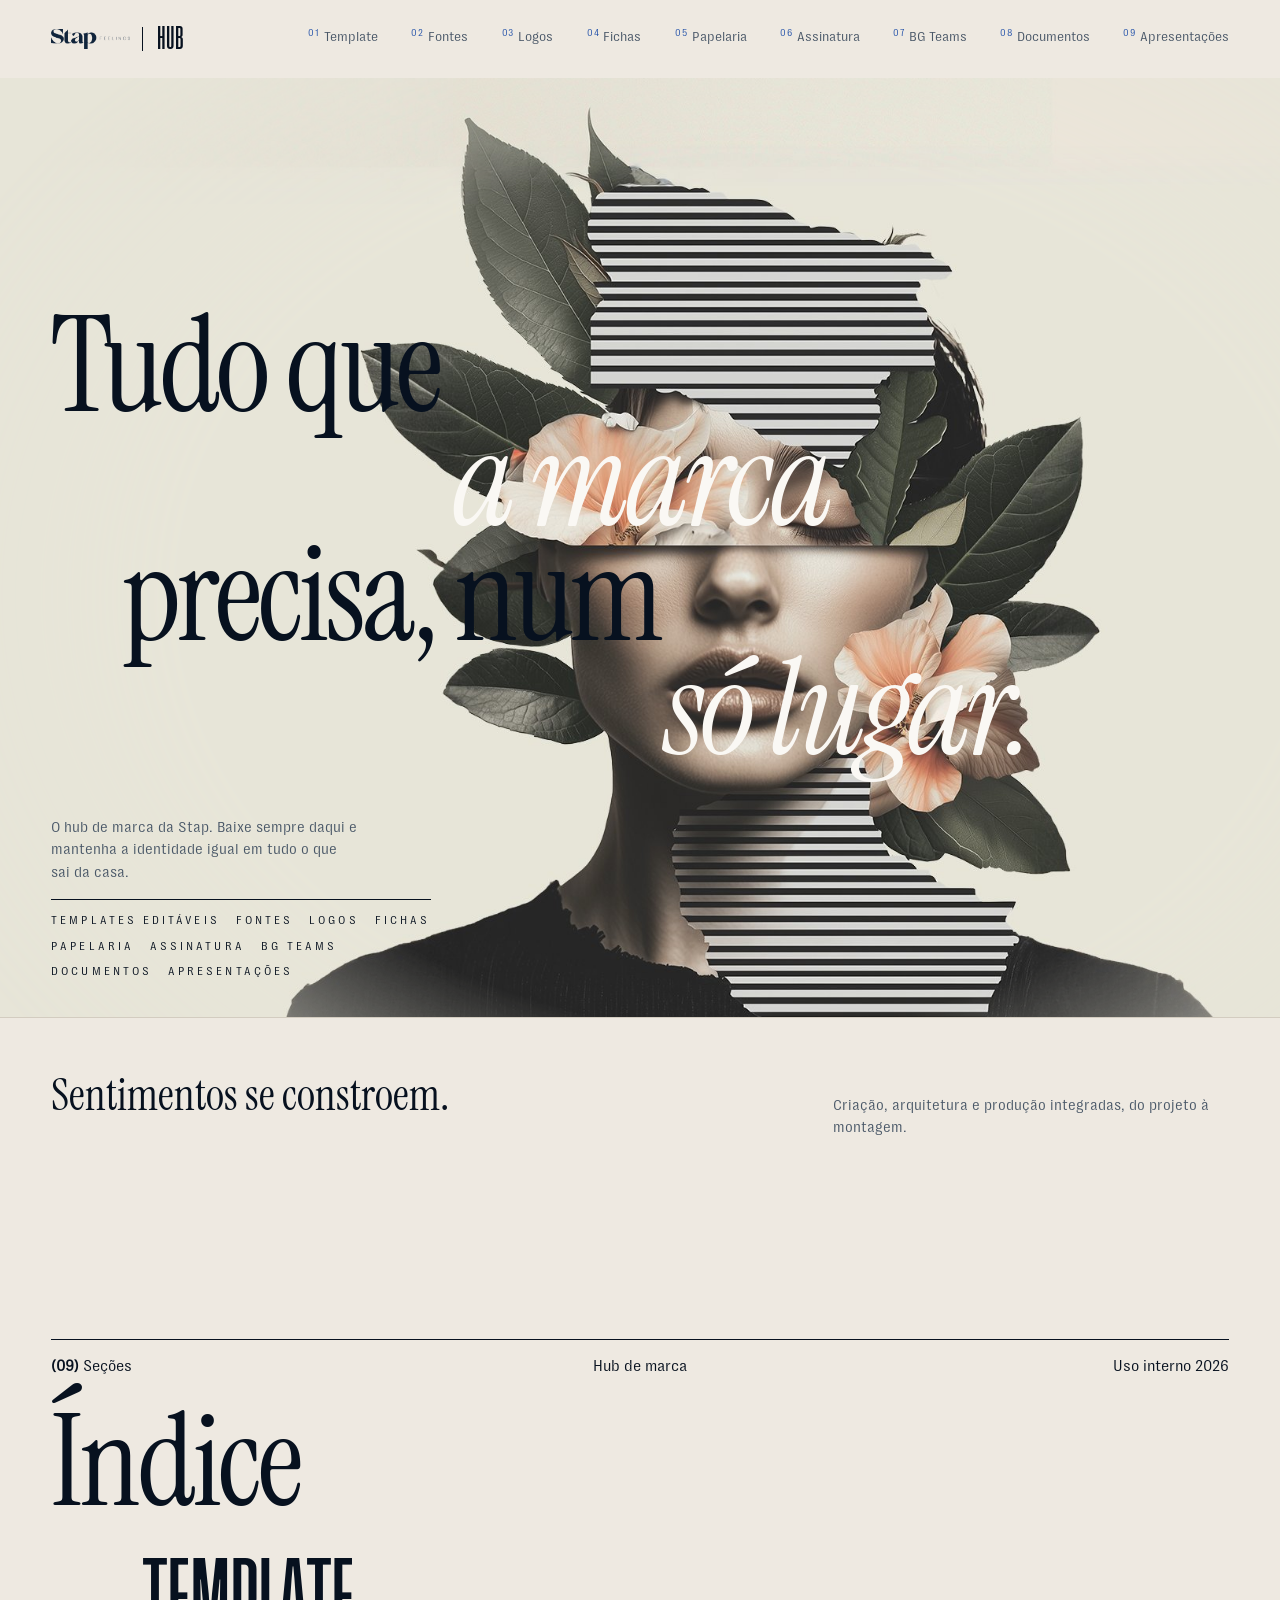
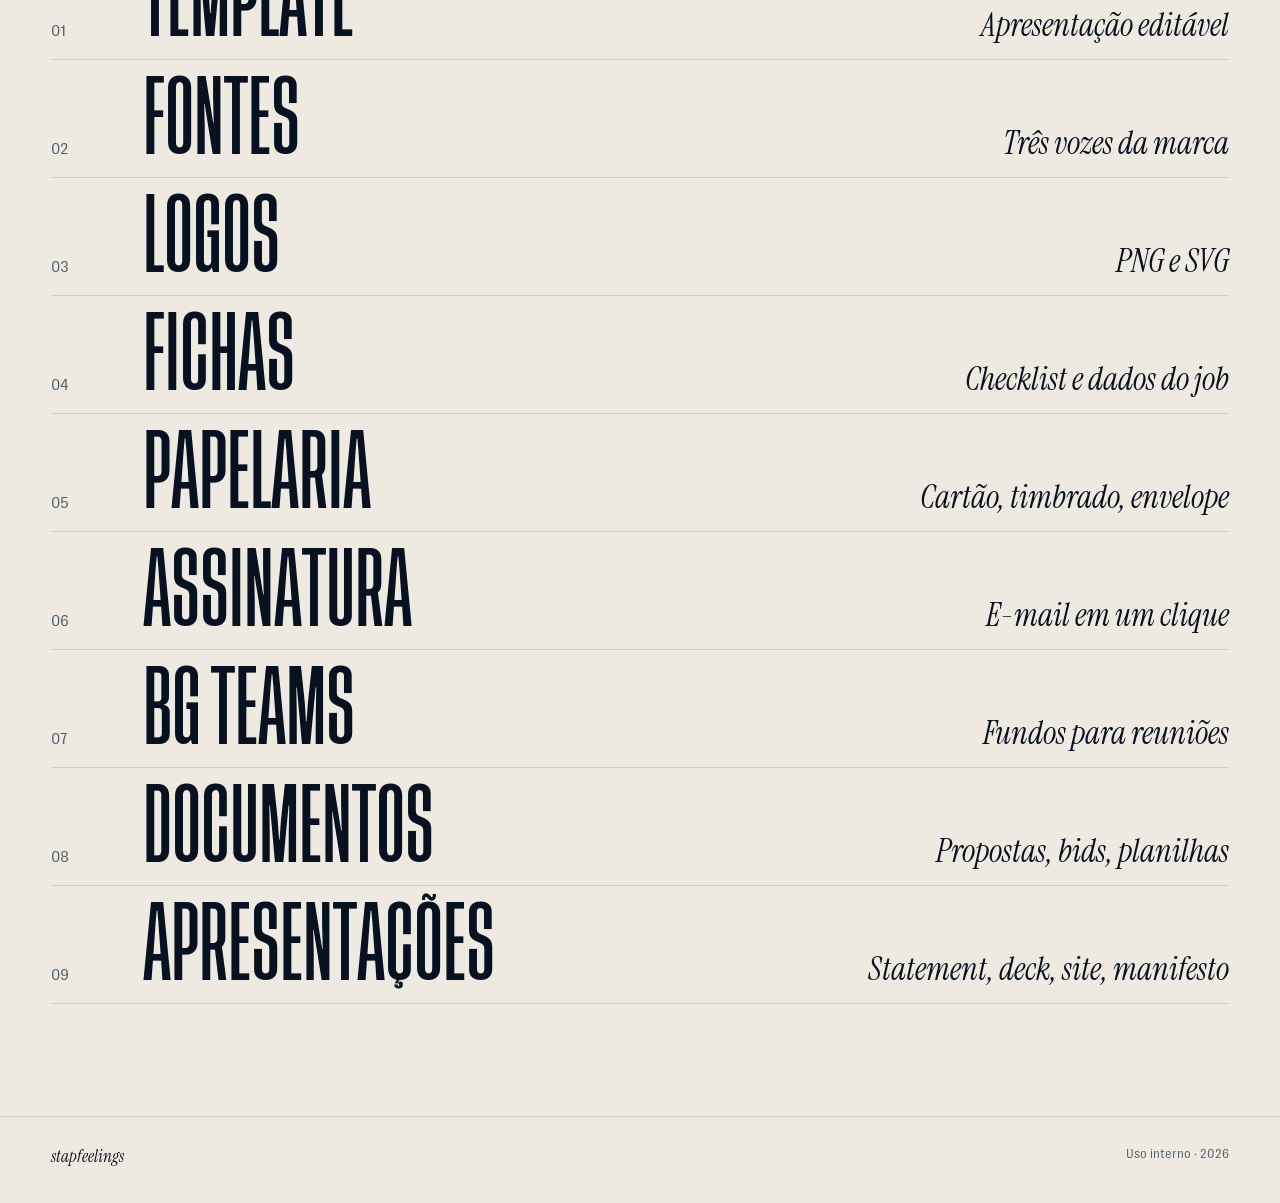
==== commit fbebc64a: "Hub: statement na home e 6 slides de degradê no template Co-Authored-By: Claude Opus 5.5 <noreply@an" ====
--- a/index.html
+++ b/index.html
@@ -12,6 +12,7 @@
   <div class="cap"><p>O hub de marca da Stap. Baixe sempre daqui e mantenha a identidade igual em tudo o que sai da casa.</p>
   <ul><li>Templates editáveis</li><li>Fontes</li><li>Logos</li><li>Fichas</li><li>Papelaria</li><li>Assinatura</li><li>BG Teams</li><li>Documentos</li><li>Apresentações</li></ul></div>
 </section>
+<section class="section wrap"><div class="shead"><h2>Sentimentos se constroem.</h2><p>Criação, arquitetura e produção integradas, do projeto à montagem.</p></div></section>
 <section class="index wrap">
   <div class="ihead"><span><b>(09)</b> Seções</span><span>Hub de marca</span><span>Uso interno 2026</span></div>
   <h2>Índice</h2>
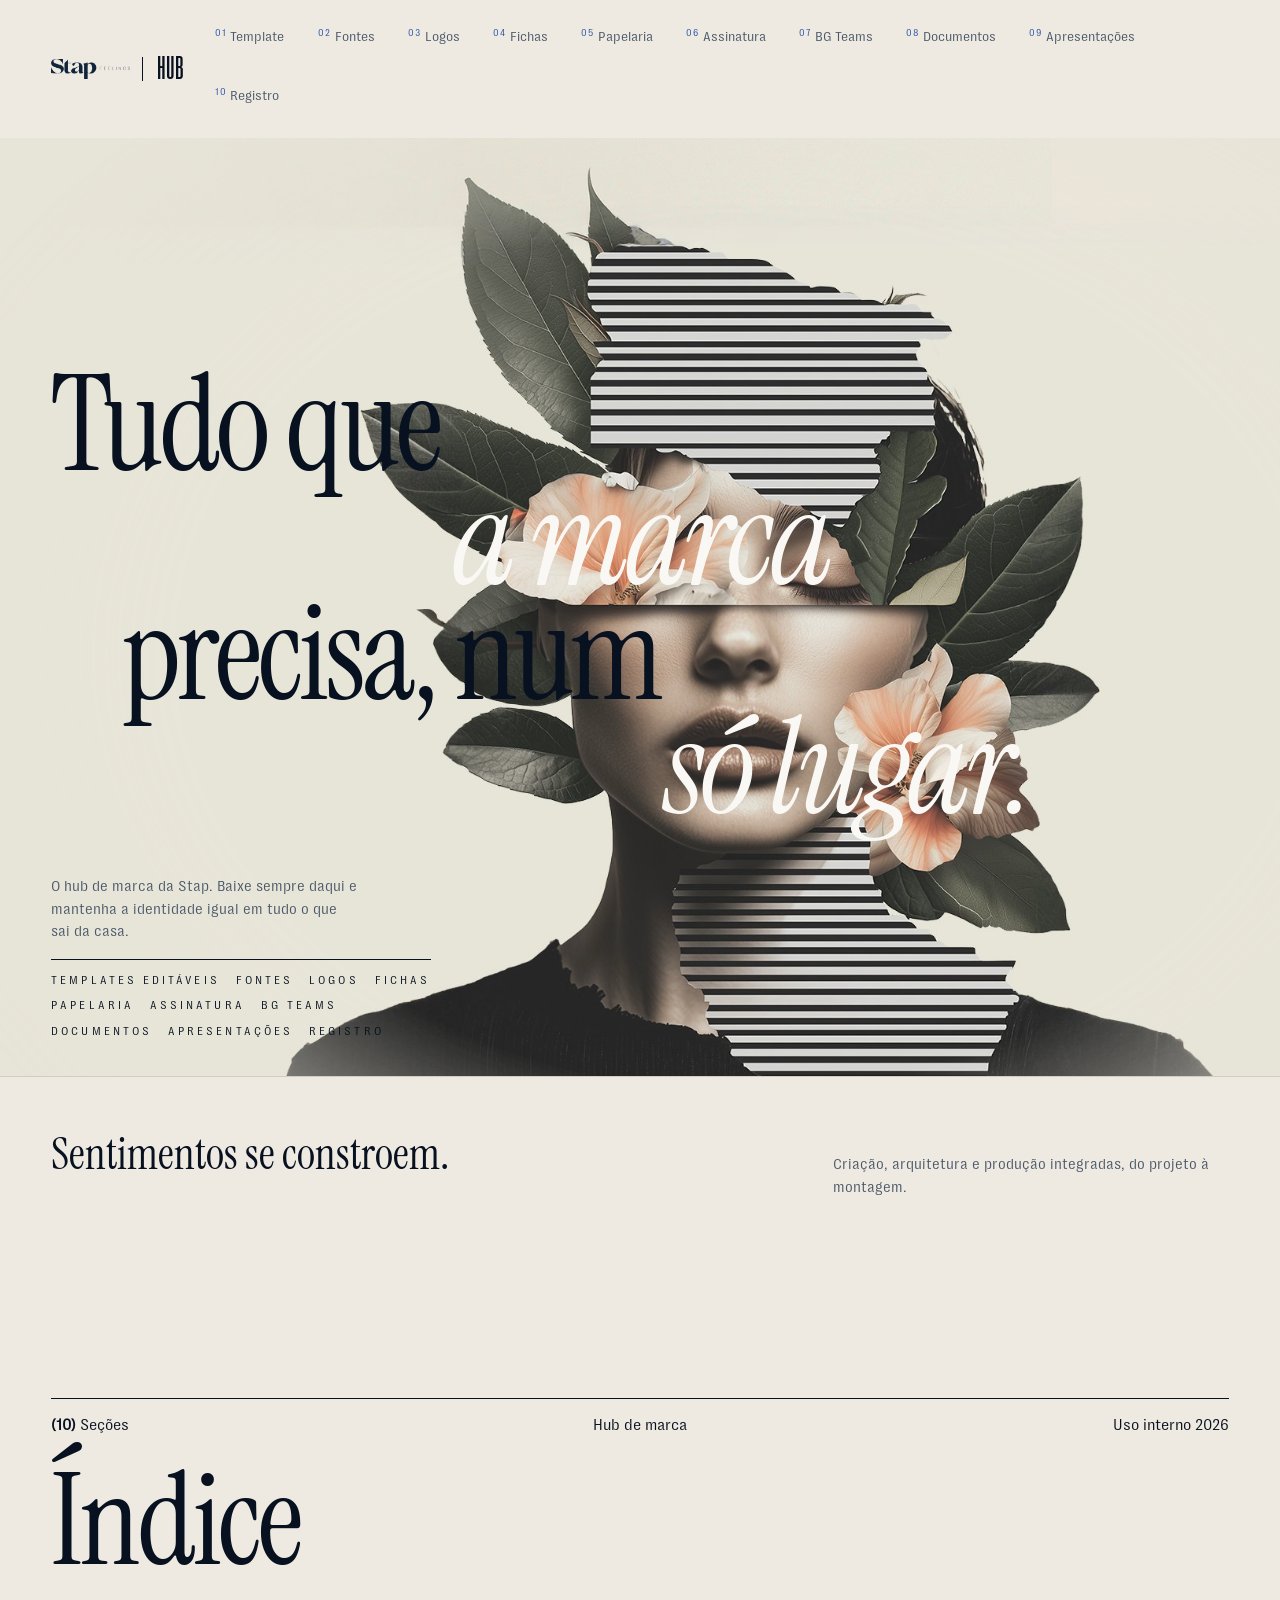
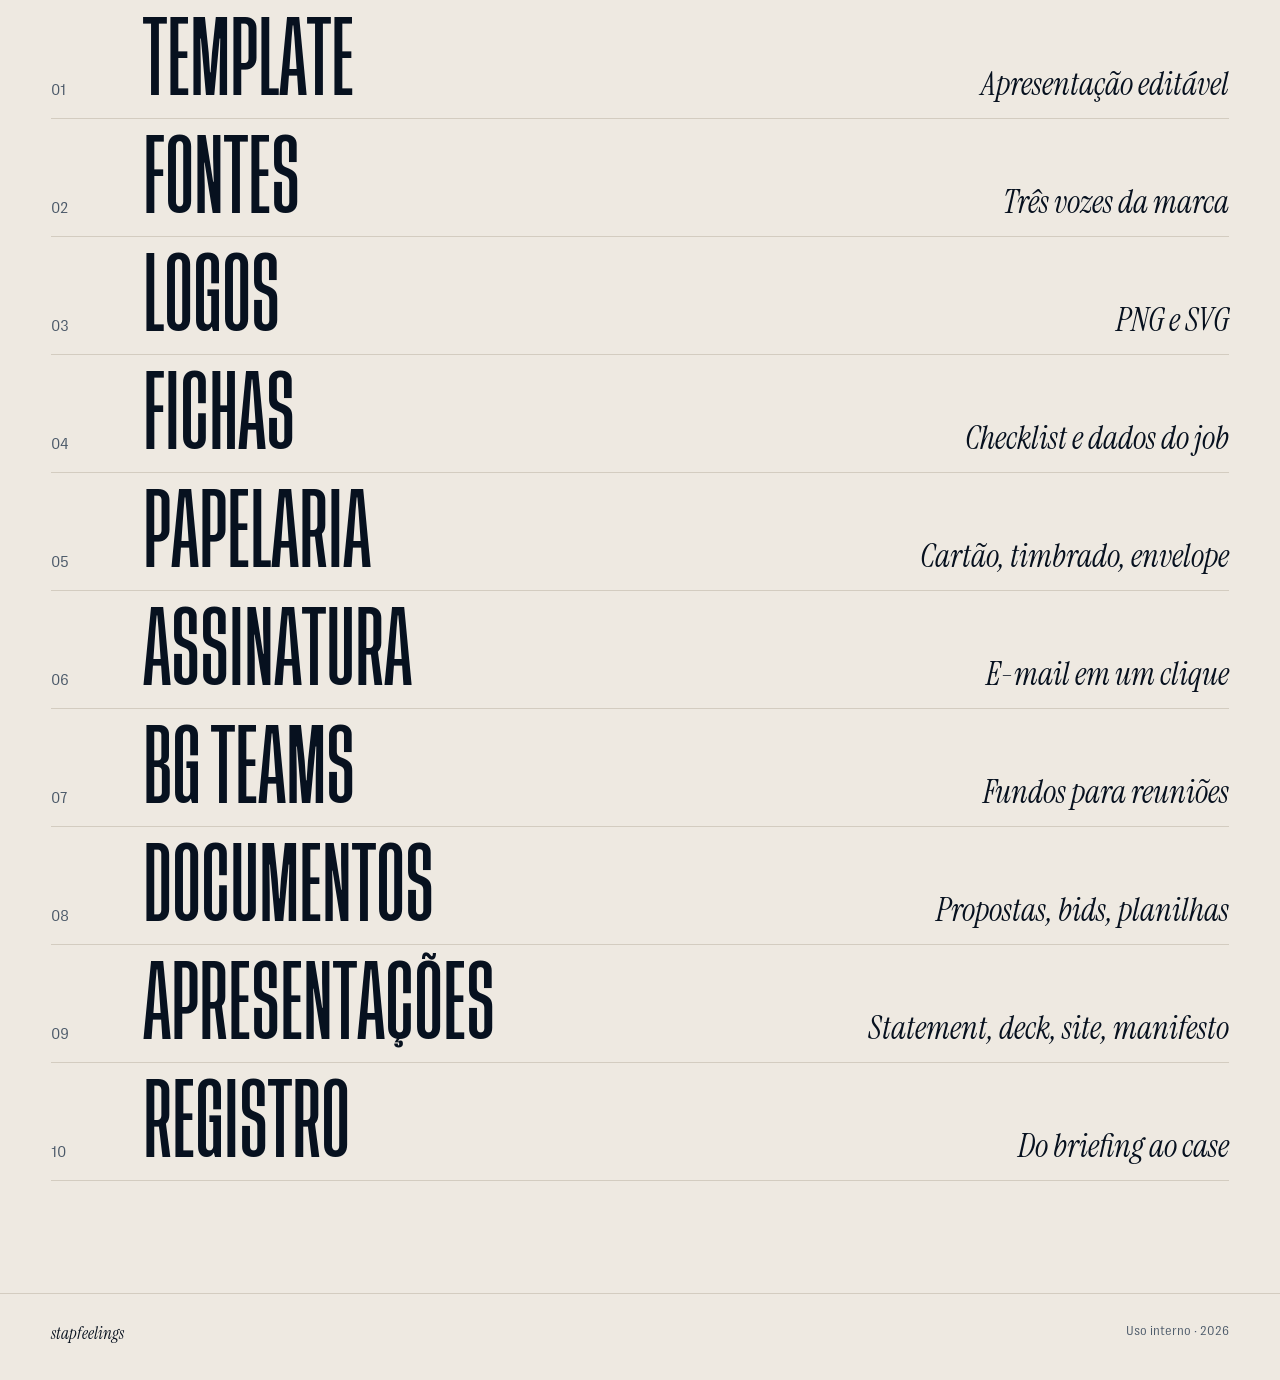
==== commit 7554f644: "Registro de case: formulário por etapas, envio ao Drive e guia de conexão" ====
--- a/index.html
+++ b/index.html
@@ -4,19 +4,19 @@
 <body>
 <header class="bar"><div class="in wrap">
   <a class="brand" href="index.html"><img src="assets/logos/stap-feelings-horizontal-navy.png" alt="Stap Feelings"><span>Hub</span></a>
-  <nav><a href="templates.html"><sup>01</sup>Template</a><a href="fontes.html"><sup>02</sup>Fontes</a><a href="logos.html"><sup>03</sup>Logos</a><a href="fichas.html"><sup>04</sup>Fichas</a><a href="papelaria.html"><sup>05</sup>Papelaria</a><a href="assinatura.html"><sup>06</sup>Assinatura</a><a href="teams.html"><sup>07</sup>BG Teams</a><a href="documentos.html"><sup>08</sup>Documentos</a><a href="apresentacoes.html"><sup>09</sup>Apresentações</a></nav>
+  <nav><a href="templates.html"><sup>01</sup>Template</a><a href="fontes.html"><sup>02</sup>Fontes</a><a href="logos.html"><sup>03</sup>Logos</a><a href="fichas.html"><sup>04</sup>Fichas</a><a href="papelaria.html"><sup>05</sup>Papelaria</a><a href="assinatura.html"><sup>06</sup>Assinatura</a><a href="teams.html"><sup>07</sup>BG Teams</a><a href="documentos.html"><sup>08</sup>Documentos</a><a href="apresentacoes.html"><sup>09</sup>Apresentações</a><a href="registro.html"><sup>10</sup>Registro</a></nav>
 </div></header>
 <section class="hero">
   <div class="art"><img src="assets/img/hero.jpg" alt=""></div>
   <h1 class="type wrap"><span class="l1">Tudo que</span><span class="l2">a marca</span><span class="l3">precisa, num</span><span class="l4">só lugar.</span></h1>
   <div class="cap"><p>O hub de marca da Stap. Baixe sempre daqui e mantenha a identidade igual em tudo o que sai da casa.</p>
-  <ul><li>Templates editáveis</li><li>Fontes</li><li>Logos</li><li>Fichas</li><li>Papelaria</li><li>Assinatura</li><li>BG Teams</li><li>Documentos</li><li>Apresentações</li></ul></div>
+  <ul><li>Templates editáveis</li><li>Fontes</li><li>Logos</li><li>Fichas</li><li>Papelaria</li><li>Assinatura</li><li>BG Teams</li><li>Documentos</li><li>Apresentações</li><li>Registro</li></ul></div>
 </section>
 <section class="section wrap"><div class="shead"><h2>Sentimentos se constroem.</h2><p>Criação, arquitetura e produção integradas, do projeto à montagem.</p></div></section>
 <section class="index wrap">
-  <div class="ihead"><span><b>(09)</b> Seções</span><span>Hub de marca</span><span>Uso interno 2026</span></div>
+  <div class="ihead"><span><b>(10)</b> Seções</span><span>Hub de marca</span><span>Uso interno 2026</span></div>
   <h2>Índice</h2>
-  <ul class="rows"><li><a href="templates.html"><span class="n">01</span><span class="t">Template</span><span class="d">Apresentação editável</span></a></li><li><a href="fontes.html"><span class="n">02</span><span class="t">Fontes</span><span class="d">Três vozes da marca</span></a></li><li><a href="logos.html"><span class="n">03</span><span class="t">Logos</span><span class="d">PNG e SVG</span></a></li><li><a href="fichas.html"><span class="n">04</span><span class="t">Fichas</span><span class="d">Checklist e dados do job</span></a></li><li><a href="papelaria.html"><span class="n">05</span><span class="t">Papelaria</span><span class="d">Cartão, timbrado, envelope</span></a></li><li><a href="assinatura.html"><span class="n">06</span><span class="t">Assinatura</span><span class="d">E-mail em um clique</span></a></li><li><a href="teams.html"><span class="n">07</span><span class="t">BG Teams</span><span class="d">Fundos para reuniões</span></a></li><li><a href="documentos.html"><span class="n">08</span><span class="t">Documentos</span><span class="d">Propostas, bids, planilhas</span></a></li><li><a href="apresentacoes.html"><span class="n">09</span><span class="t">Apresentações</span><span class="d">Statement, deck, site, manifesto</span></a></li></ul>
+  <ul class="rows"><li><a href="templates.html"><span class="n">01</span><span class="t">Template</span><span class="d">Apresentação editável</span></a></li><li><a href="fontes.html"><span class="n">02</span><span class="t">Fontes</span><span class="d">Três vozes da marca</span></a></li><li><a href="logos.html"><span class="n">03</span><span class="t">Logos</span><span class="d">PNG e SVG</span></a></li><li><a href="fichas.html"><span class="n">04</span><span class="t">Fichas</span><span class="d">Checklist e dados do job</span></a></li><li><a href="papelaria.html"><span class="n">05</span><span class="t">Papelaria</span><span class="d">Cartão, timbrado, envelope</span></a></li><li><a href="assinatura.html"><span class="n">06</span><span class="t">Assinatura</span><span class="d">E-mail em um clique</span></a></li><li><a href="teams.html"><span class="n">07</span><span class="t">BG Teams</span><span class="d">Fundos para reuniões</span></a></li><li><a href="documentos.html"><span class="n">08</span><span class="t">Documentos</span><span class="d">Propostas, bids, planilhas</span></a></li><li><a href="apresentacoes.html"><span class="n">09</span><span class="t">Apresentações</span><span class="d">Statement, deck, site, manifesto</span></a></li><li><a href="registro.html"><span class="n">10</span><span class="t">Registro</span><span class="d">Do briefing ao case</span></a></li></ul>
   
 </section>
 <footer class="foot wrap"><b>stapfeelings</b><span>Uso interno · 2026</span></footer>
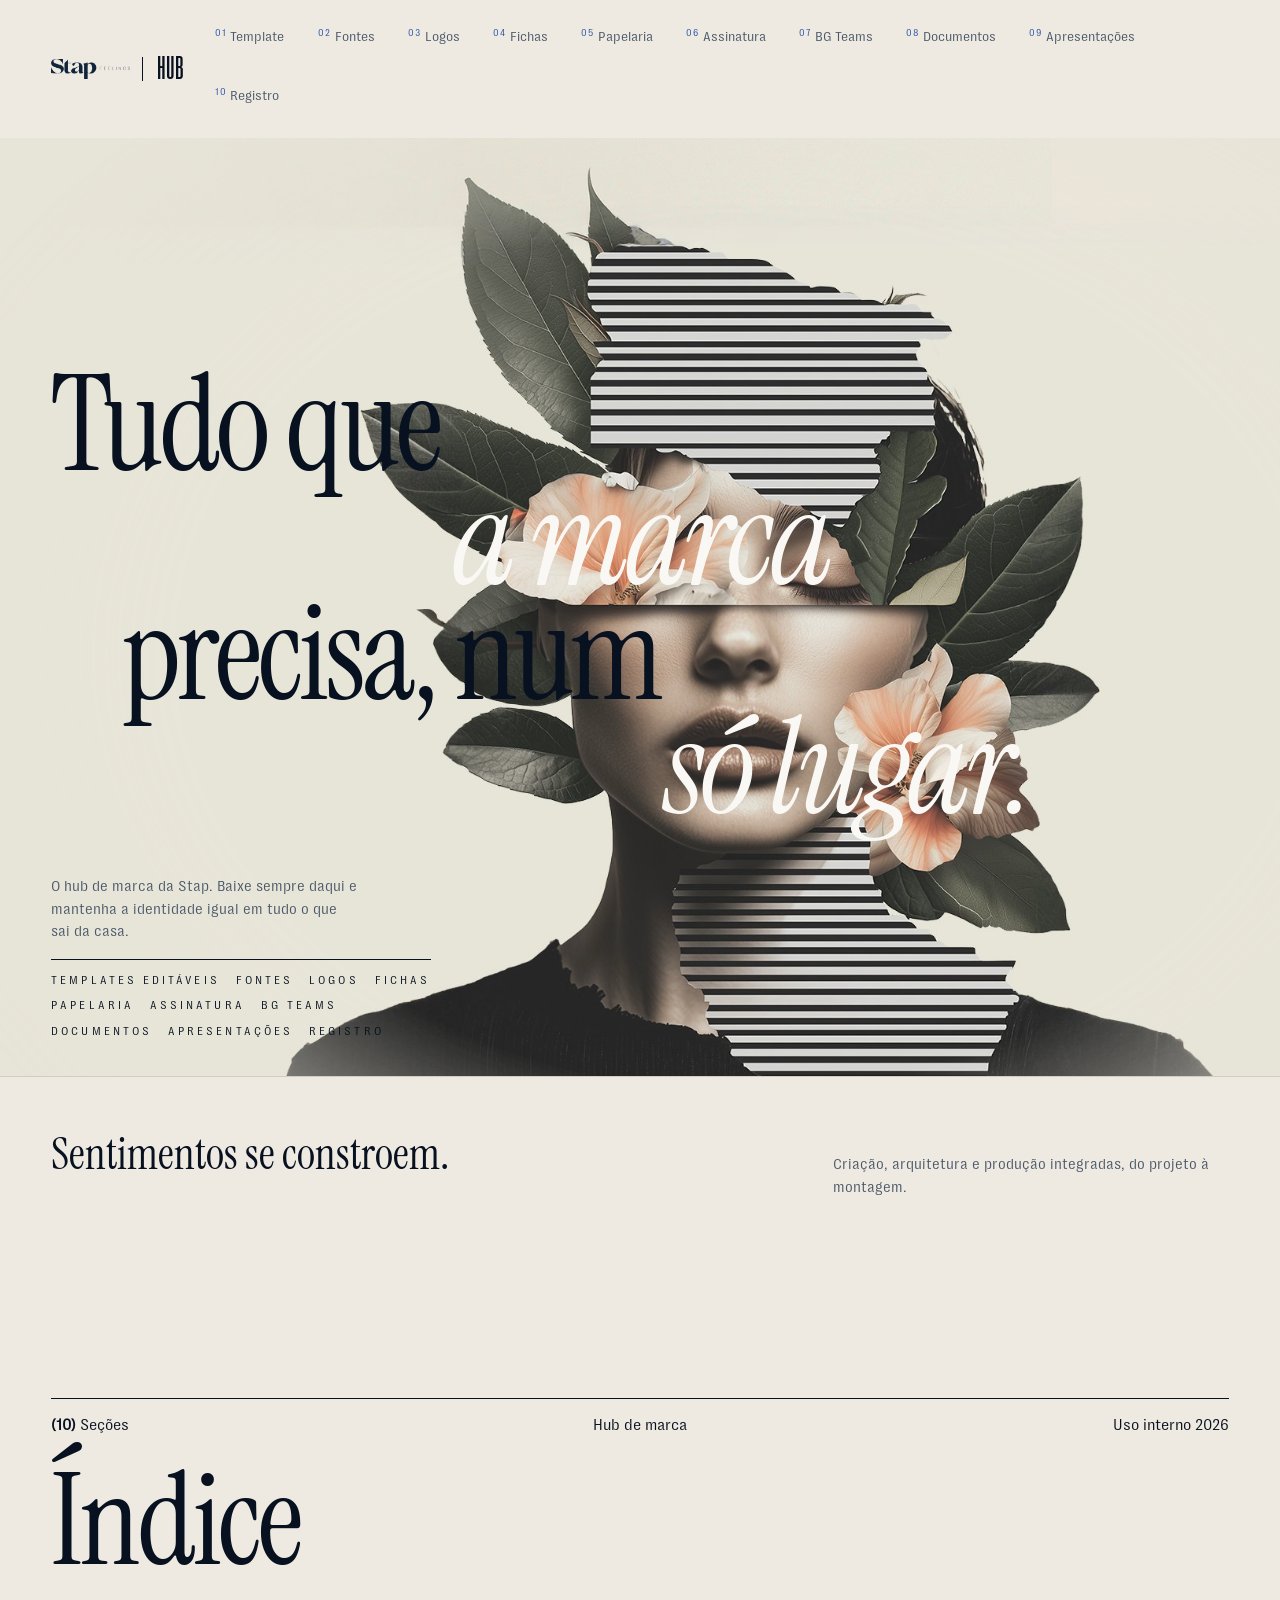
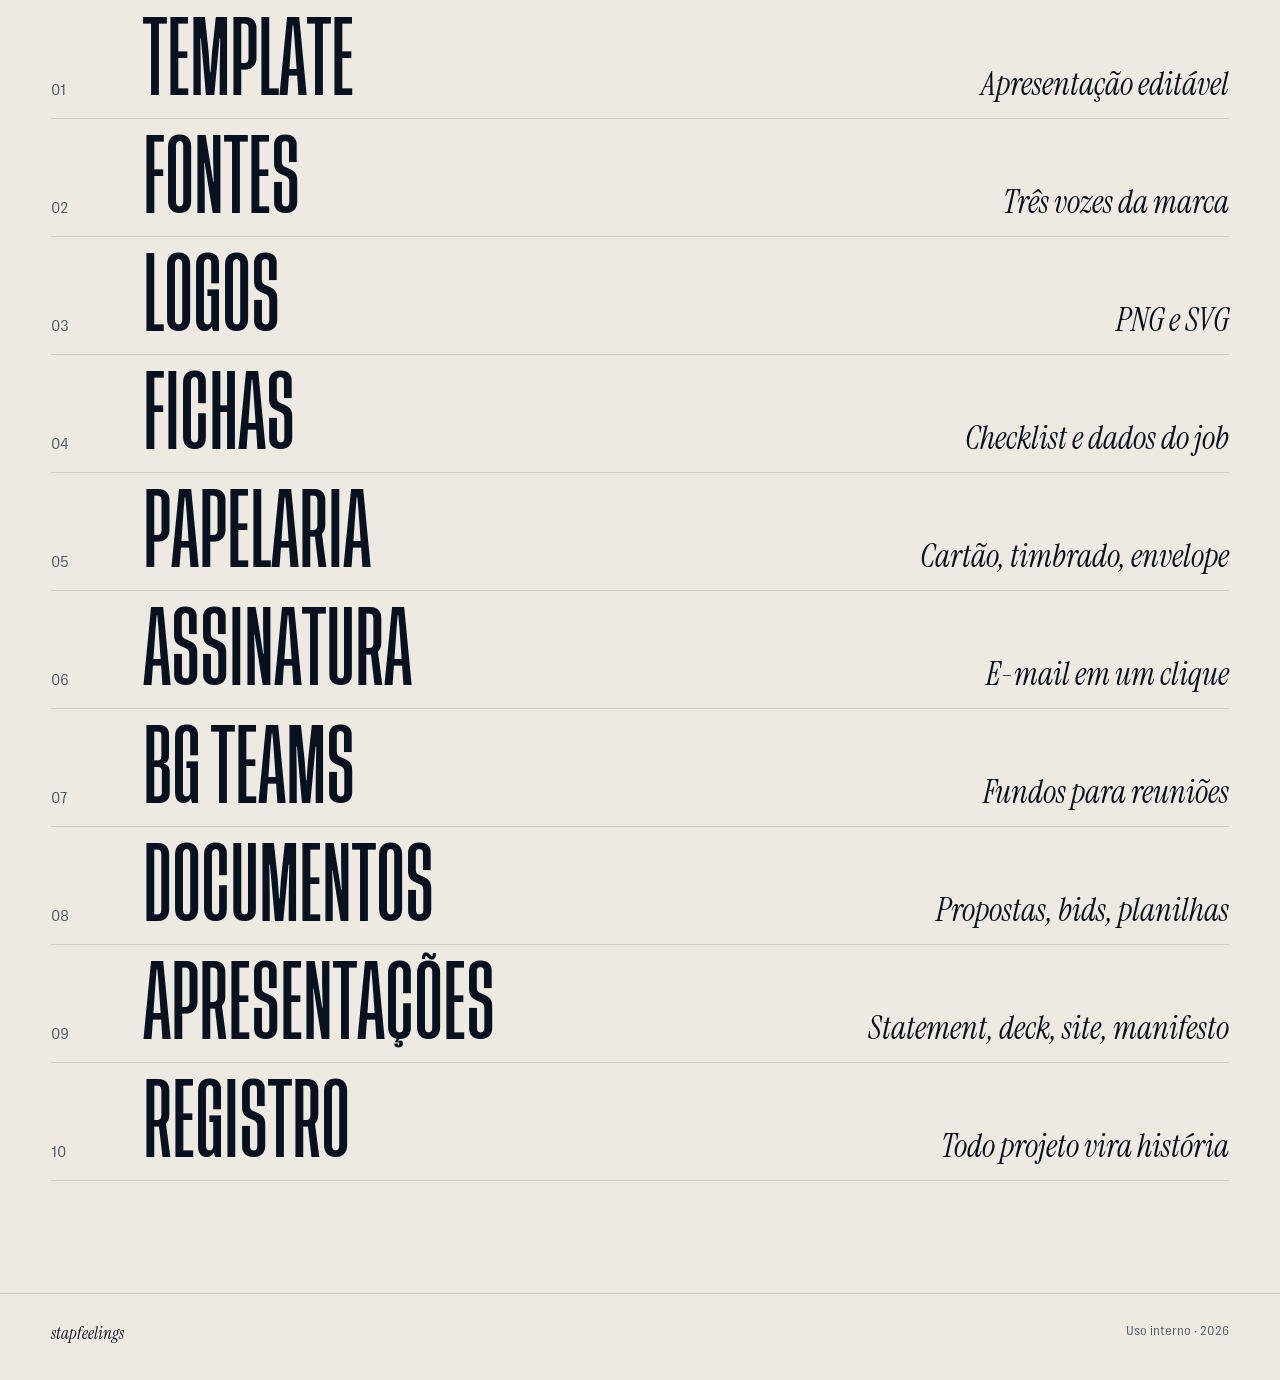
==== commit 80cc19d7: "Registro de case: versão curta em 5 etapas, calendário, busca de cidade e novos números Co-Authored-" ====
--- a/index.html
+++ b/index.html
@@ -16,7 +16,7 @@
 <section class="index wrap">
   <div class="ihead"><span><b>(10)</b> Seções</span><span>Hub de marca</span><span>Uso interno 2026</span></div>
   <h2>Índice</h2>
-  <ul class="rows"><li><a href="templates.html"><span class="n">01</span><span class="t">Template</span><span class="d">Apresentação editável</span></a></li><li><a href="fontes.html"><span class="n">02</span><span class="t">Fontes</span><span class="d">Três vozes da marca</span></a></li><li><a href="logos.html"><span class="n">03</span><span class="t">Logos</span><span class="d">PNG e SVG</span></a></li><li><a href="fichas.html"><span class="n">04</span><span class="t">Fichas</span><span class="d">Checklist e dados do job</span></a></li><li><a href="papelaria.html"><span class="n">05</span><span class="t">Papelaria</span><span class="d">Cartão, timbrado, envelope</span></a></li><li><a href="assinatura.html"><span class="n">06</span><span class="t">Assinatura</span><span class="d">E-mail em um clique</span></a></li><li><a href="teams.html"><span class="n">07</span><span class="t">BG Teams</span><span class="d">Fundos para reuniões</span></a></li><li><a href="documentos.html"><span class="n">08</span><span class="t">Documentos</span><span class="d">Propostas, bids, planilhas</span></a></li><li><a href="apresentacoes.html"><span class="n">09</span><span class="t">Apresentações</span><span class="d">Statement, deck, site, manifesto</span></a></li><li><a href="registro.html"><span class="n">10</span><span class="t">Registro</span><span class="d">Do briefing ao case</span></a></li></ul>
+  <ul class="rows"><li><a href="templates.html"><span class="n">01</span><span class="t">Template</span><span class="d">Apresentação editável</span></a></li><li><a href="fontes.html"><span class="n">02</span><span class="t">Fontes</span><span class="d">Três vozes da marca</span></a></li><li><a href="logos.html"><span class="n">03</span><span class="t">Logos</span><span class="d">PNG e SVG</span></a></li><li><a href="fichas.html"><span class="n">04</span><span class="t">Fichas</span><span class="d">Checklist e dados do job</span></a></li><li><a href="papelaria.html"><span class="n">05</span><span class="t">Papelaria</span><span class="d">Cartão, timbrado, envelope</span></a></li><li><a href="assinatura.html"><span class="n">06</span><span class="t">Assinatura</span><span class="d">E-mail em um clique</span></a></li><li><a href="teams.html"><span class="n">07</span><span class="t">BG Teams</span><span class="d">Fundos para reuniões</span></a></li><li><a href="documentos.html"><span class="n">08</span><span class="t">Documentos</span><span class="d">Propostas, bids, planilhas</span></a></li><li><a href="apresentacoes.html"><span class="n">09</span><span class="t">Apresentações</span><span class="d">Statement, deck, site, manifesto</span></a></li><li><a href="registro.html"><span class="n">10</span><span class="t">Registro</span><span class="d">Todo projeto vira história</span></a></li></ul>
   
 </section>
 <footer class="foot wrap"><b>stapfeelings</b><span>Uso interno · 2026</span></footer>
